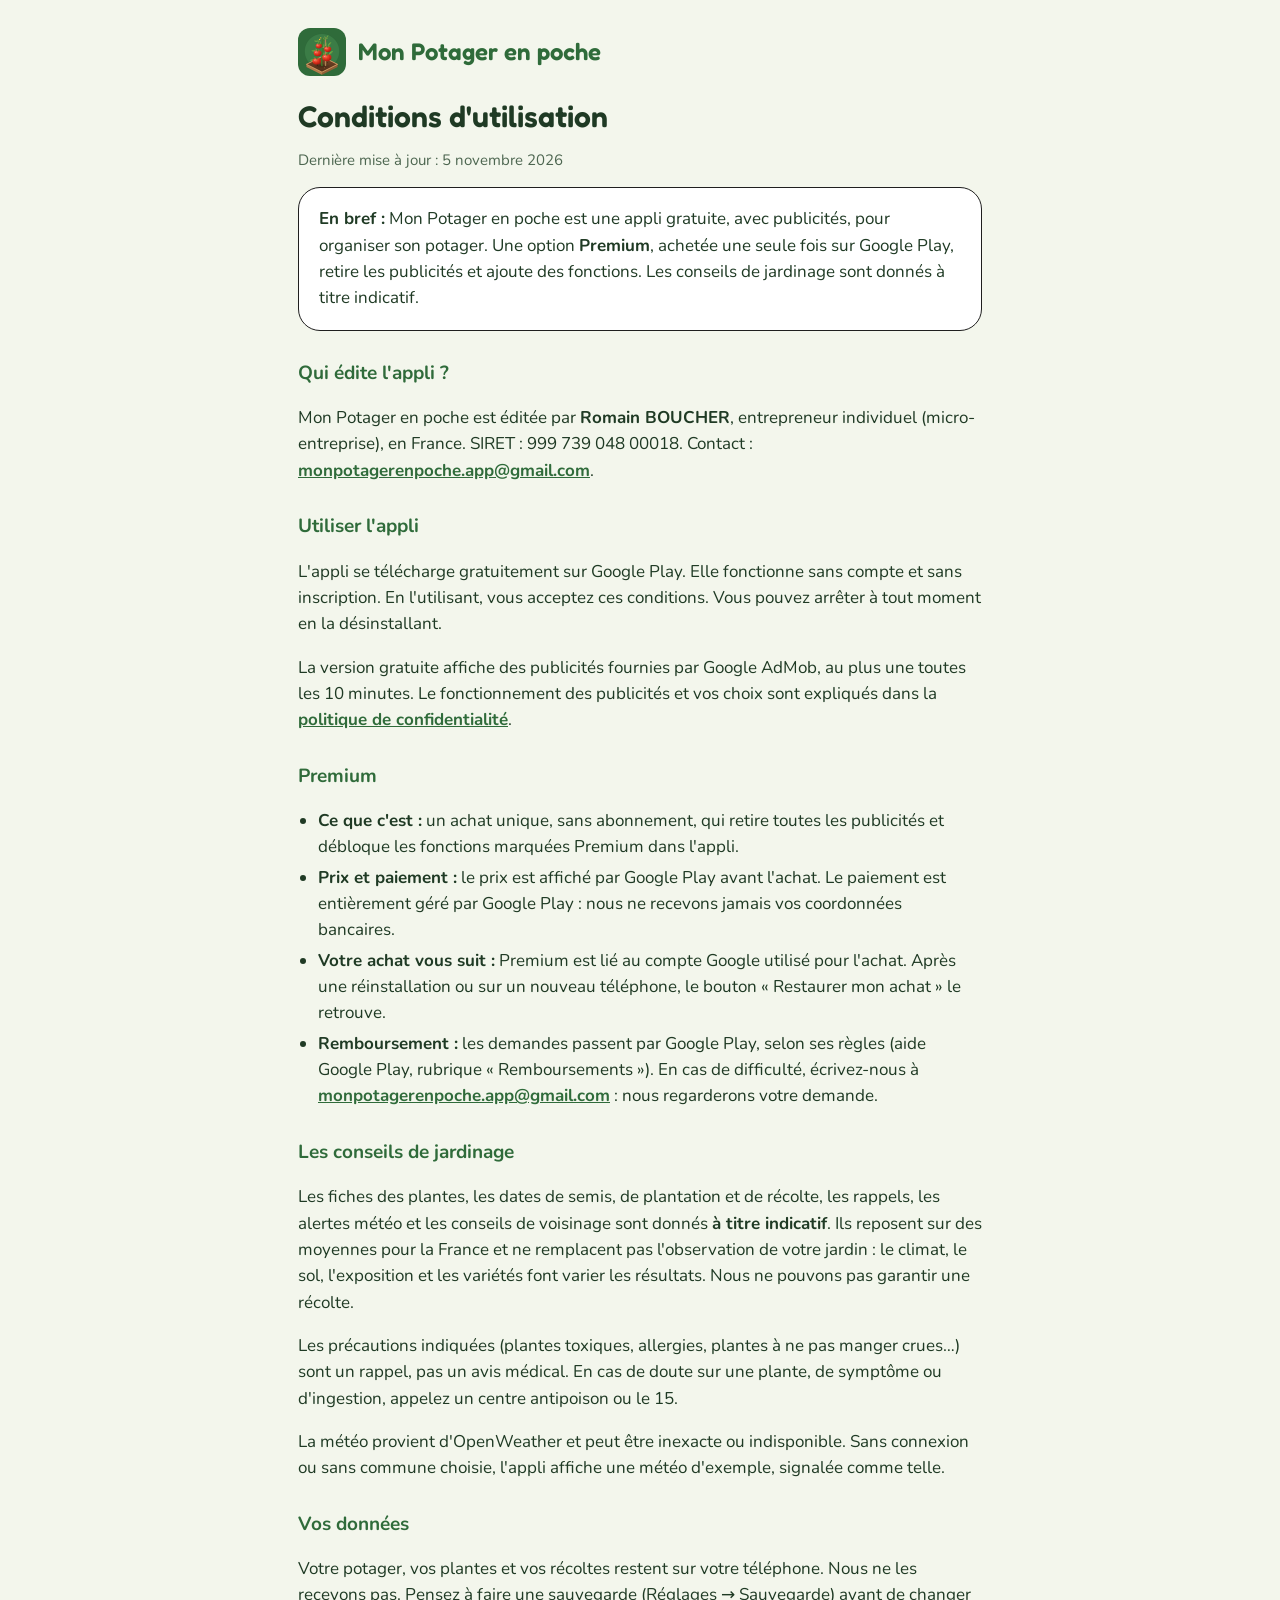
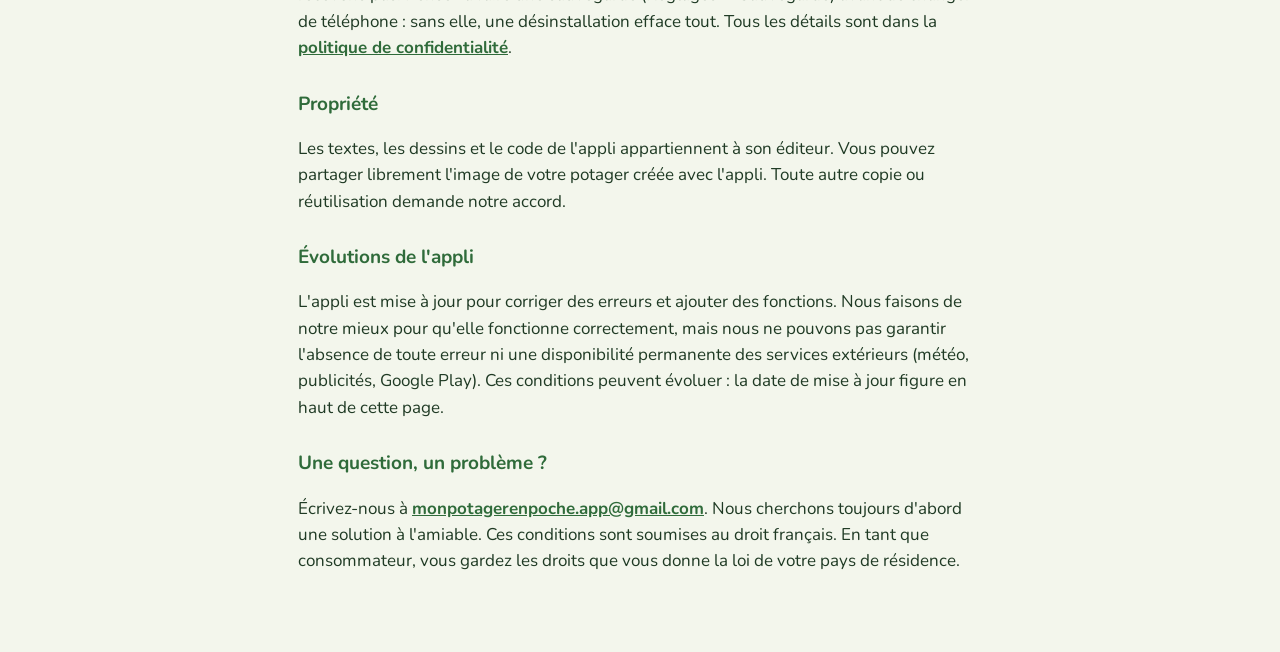
==== conditions.html @ 075b22ab "Add files via upload" ====
<!doctype html>
<html lang="fr"><head><meta charset="utf-8"><meta name="viewport" content="width=device-width,initial-scale=1">
<title>Conditions d'utilisation – Mon Potager en poche</title>
<link rel="stylesheet" href="https://fonts.googleapis.com/css2?family=Fredoka:wght@600&family=Nunito:wght@400;700;800&display=swap"><link rel="stylesheet" href="_style.css">
<link rel="icon" href="[data-uri]"></head>
<body><main>
<header><img src="[data-uri]" alt=""><b>Mon Potager en poche</b></header>
<h1>Conditions d'utilisation</h1>
<p class="muted">Dernière mise à jour : 5 novembre 2026</p>

<div class="card"><b>En bref :</b> Mon Potager en poche est une appli gratuite, avec publicités, pour organiser son potager. Une option <b>Premium</b>, achetée une seule fois sur Google Play, retire les publicités et ajoute des fonctions. Les conseils de jardinage sont donnés à titre indicatif.</div>

<h2>Qui édite l'appli ?</h2>
<p>Mon Potager en poche est éditée par <b>Romain BOUCHER</b>, entrepreneur individuel (micro-entreprise), en France. SIRET : 999 739 048 00018. Contact : <a href="mailto:monpotagerenpoche.app@gmail.com">monpotagerenpoche.app@gmail.com</a>.</p>

<h2>Utiliser l'appli</h2>
<p>L'appli se télécharge gratuitement sur Google Play. Elle fonctionne sans compte et sans inscription. En l'utilisant, vous acceptez ces conditions. Vous pouvez arrêter à tout moment en la désinstallant.</p>
<p>La version gratuite affiche des publicités fournies par Google AdMob, au plus une toutes les 10 minutes. Le fonctionnement des publicités et vos choix sont expliqués dans la <a href="confidentialite.html">politique de confidentialité</a>.</p>

<h2>Premium</h2>
<ul>
<li><b>Ce que c'est :</b> un achat unique, sans abonnement, qui retire toutes les publicités et débloque les fonctions marquées Premium dans l'appli.</li>
<li><b>Prix et paiement :</b> le prix est affiché par Google Play avant l'achat. Le paiement est entièrement géré par Google Play : nous ne recevons jamais vos coordonnées bancaires.</li>
<li><b>Votre achat vous suit :</b> Premium est lié au compte Google utilisé pour l'achat. Après une réinstallation ou sur un nouveau téléphone, le bouton « Restaurer mon achat » le retrouve.</li>
<li><b>Remboursement :</b> les demandes passent par Google Play, selon ses règles (aide Google Play, rubrique « Remboursements »). En cas de difficulté, écrivez-nous à <a href="mailto:monpotagerenpoche.app@gmail.com">monpotagerenpoche.app@gmail.com</a> : nous regarderons votre demande.</li>
</ul>

<h2>Les conseils de jardinage</h2>
<p>Les fiches des plantes, les dates de semis, de plantation et de récolte, les rappels, les alertes météo et les conseils de voisinage sont donnés <b>à titre indicatif</b>. Ils reposent sur des moyennes pour la France et ne remplacent pas l'observation de votre jardin : le climat, le sol, l'exposition et les variétés font varier les résultats. Nous ne pouvons pas garantir une récolte.</p>
<p>Les précautions indiquées (plantes toxiques, allergies, plantes à ne pas manger crues…) sont un rappel, pas un avis médical. En cas de doute sur une plante, de symptôme ou d'ingestion, appelez un centre antipoison ou le 15.</p>
<p>La météo provient d'OpenWeather et peut être inexacte ou indisponible. Sans connexion ou sans commune choisie, l'appli affiche une météo d'exemple, signalée comme telle.</p>

<h2>Vos données</h2>
<p>Votre potager, vos plantes et vos récoltes restent sur votre téléphone. Nous ne les recevons pas. Pensez à faire une sauvegarde (Réglages → Sauvegarde) avant de changer de téléphone : sans elle, une désinstallation efface tout. Tous les détails sont dans la <a href="confidentialite.html">politique de confidentialité</a>.</p>

<h2>Propriété</h2>
<p>Les textes, les dessins et le code de l'appli appartiennent à son éditeur. Vous pouvez partager librement l'image de votre potager créée avec l'appli. Toute autre copie ou réutilisation demande notre accord.</p>

<h2>Évolutions de l'appli</h2>
<p>L'appli est mise à jour pour corriger des erreurs et ajouter des fonctions. Nous faisons de notre mieux pour qu'elle fonctionne correctement, mais nous ne pouvons pas garantir l'absence de toute erreur ni une disponibilité permanente des services extérieurs (météo, publicités, Google Play). Ces conditions peuvent évoluer : la date de mise à jour figure en haut de cette page.</p>

<h2>Une question, un problème ?</h2>
<p>Écrivez-nous à <a href="mailto:monpotagerenpoche.app@gmail.com">monpotagerenpoche.app@gmail.com</a>. Nous cherchons toujours d'abord une solution à l'amiable. Ces conditions sont soumises au droit français. En tant que consommateur, vous gardez les droits que vous donne la loi de votre pays de résidence.</p>
</main></body></html>
---- _style.css ----
:root{--bg:#F3F6EC;--ink:#1F3A24;--muted:#4D6650;--vert:#2F6B3A;color-scheme:light}
*{box-sizing:border-box}body{margin:0;background:var(--bg);color:var(--ink);font-family:'Nunito',system-ui,sans-serif;line-height:1.55;font-size:17px}
main{max-width:720px;margin:0 auto;padding:28px 18px 60px}
header{display:flex;align-items:center;gap:12px;margin-bottom:22px}header img{width:48px;height:48px;border-radius:12px}
header b{font-family:'Fredoka','Nunito',sans-serif;font-weight:600;font-size:24px;color:var(--vert)}h1{font-family:'Fredoka','Nunito',sans-serif;font-weight:600;font-size:30px;line-height:1.2;margin:0 0 6px}h2{font-size:19px;margin:28px 0 6px;color:var(--vert)}
.card{background:#fff;border:1px solid #1F1F1F;border-radius:22px;padding:18px 20px;margin:14px 0}.muted{color:var(--muted);font-size:15px}
a{color:var(--vert);font-weight:700}ul{padding-left:20px}li{margin:4px 0}
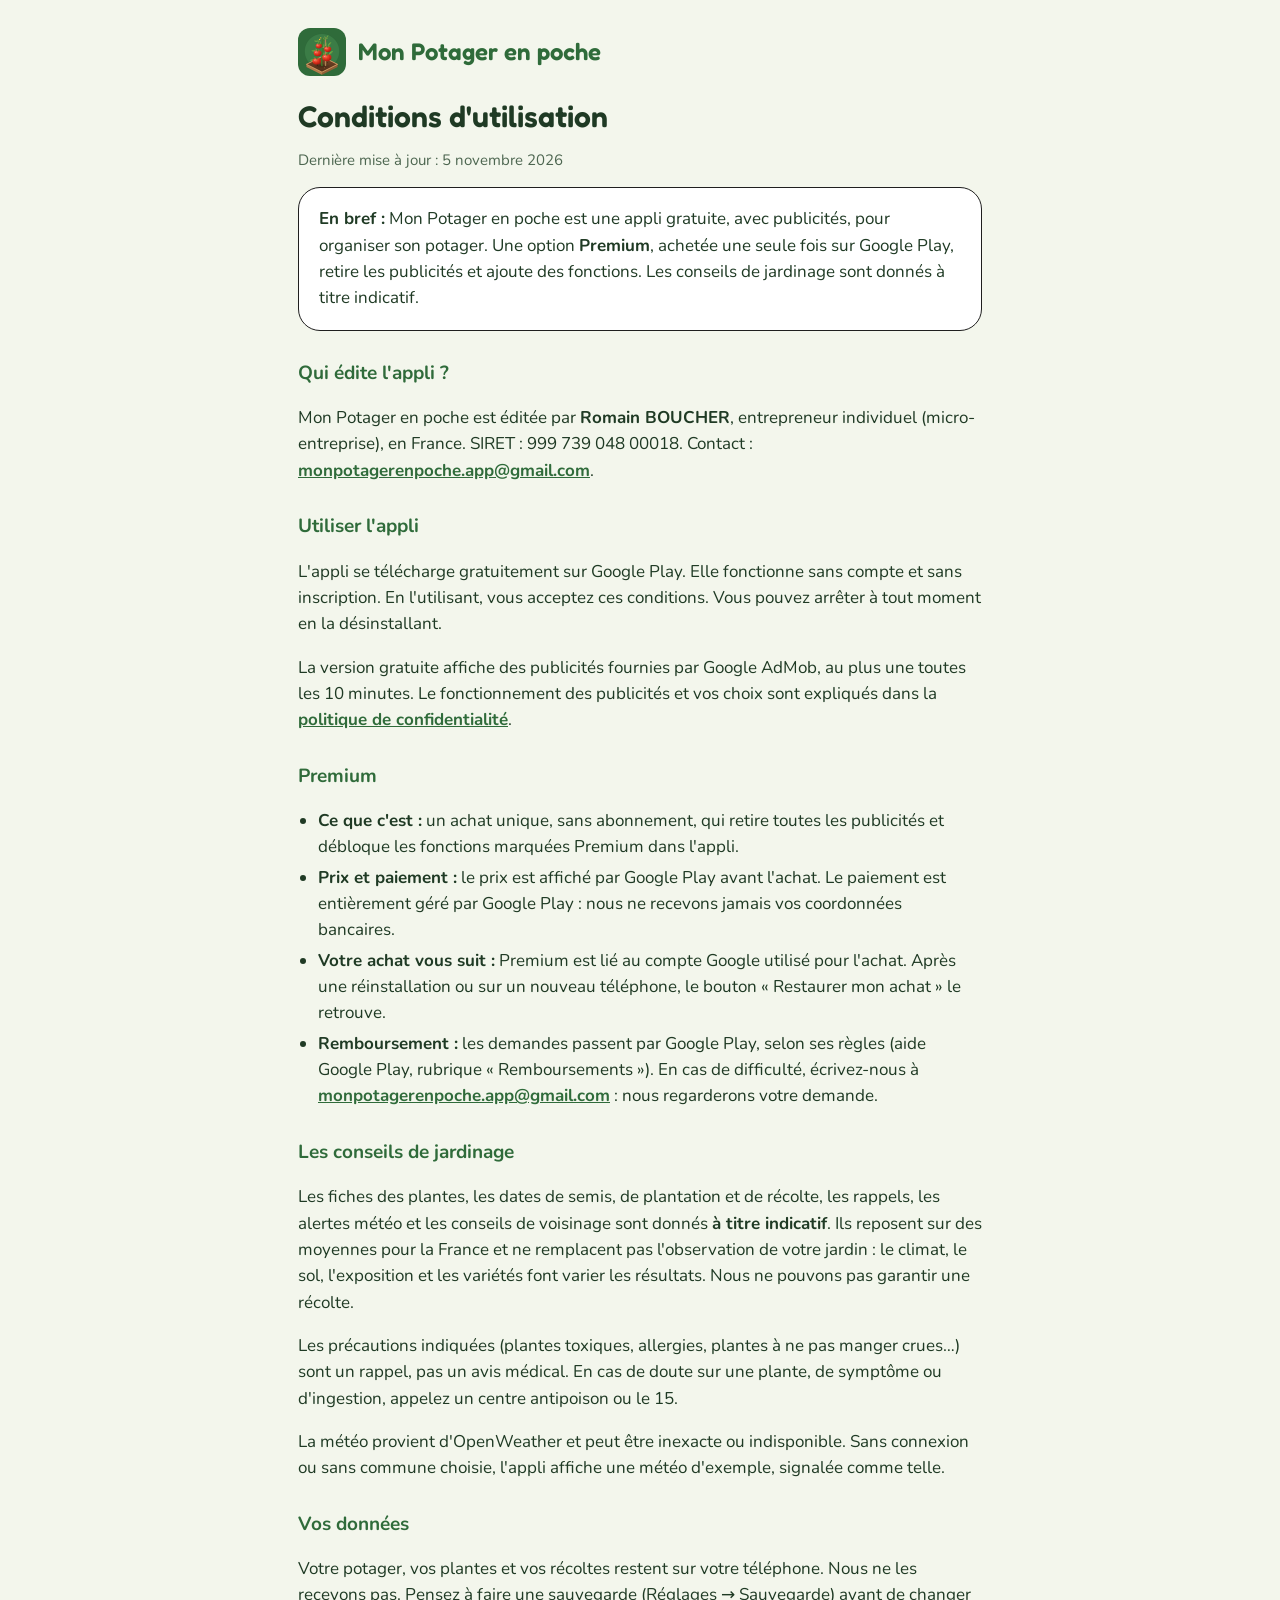
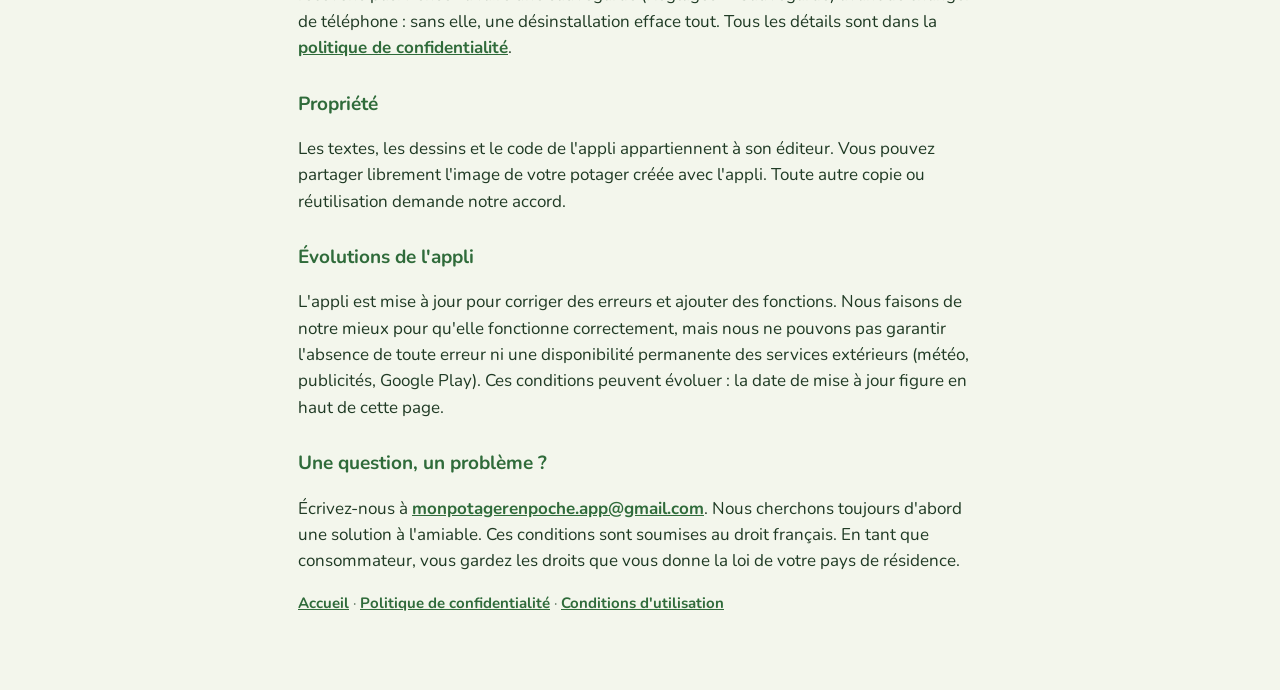
==== commit eee46891: "Site : 236 plantes, liens vers les conditions d'utilisation Co-Authored-By: Claude Opus 5.5 <noreply" ====
--- a/conditions.html
+++ b/conditions.html
@@ -41,4 +41,5 @@
 
 <h2>Une question, un problème ?</h2>
 <p>Écrivez-nous à <a href="mailto:monpotagerenpoche.app@gmail.com">monpotagerenpoche.app@gmail.com</a>. Nous cherchons toujours d'abord une solution à l'amiable. Ces conditions sont soumises au droit français. En tant que consommateur, vous gardez les droits que vous donne la loi de votre pays de résidence.</p>
+<p class="muted"><a href="index.html">Accueil</a> · <a href="confidentialite.html">Politique de confidentialité</a> · <a href="conditions.html">Conditions d'utilisation</a></p>
 </main></body></html>
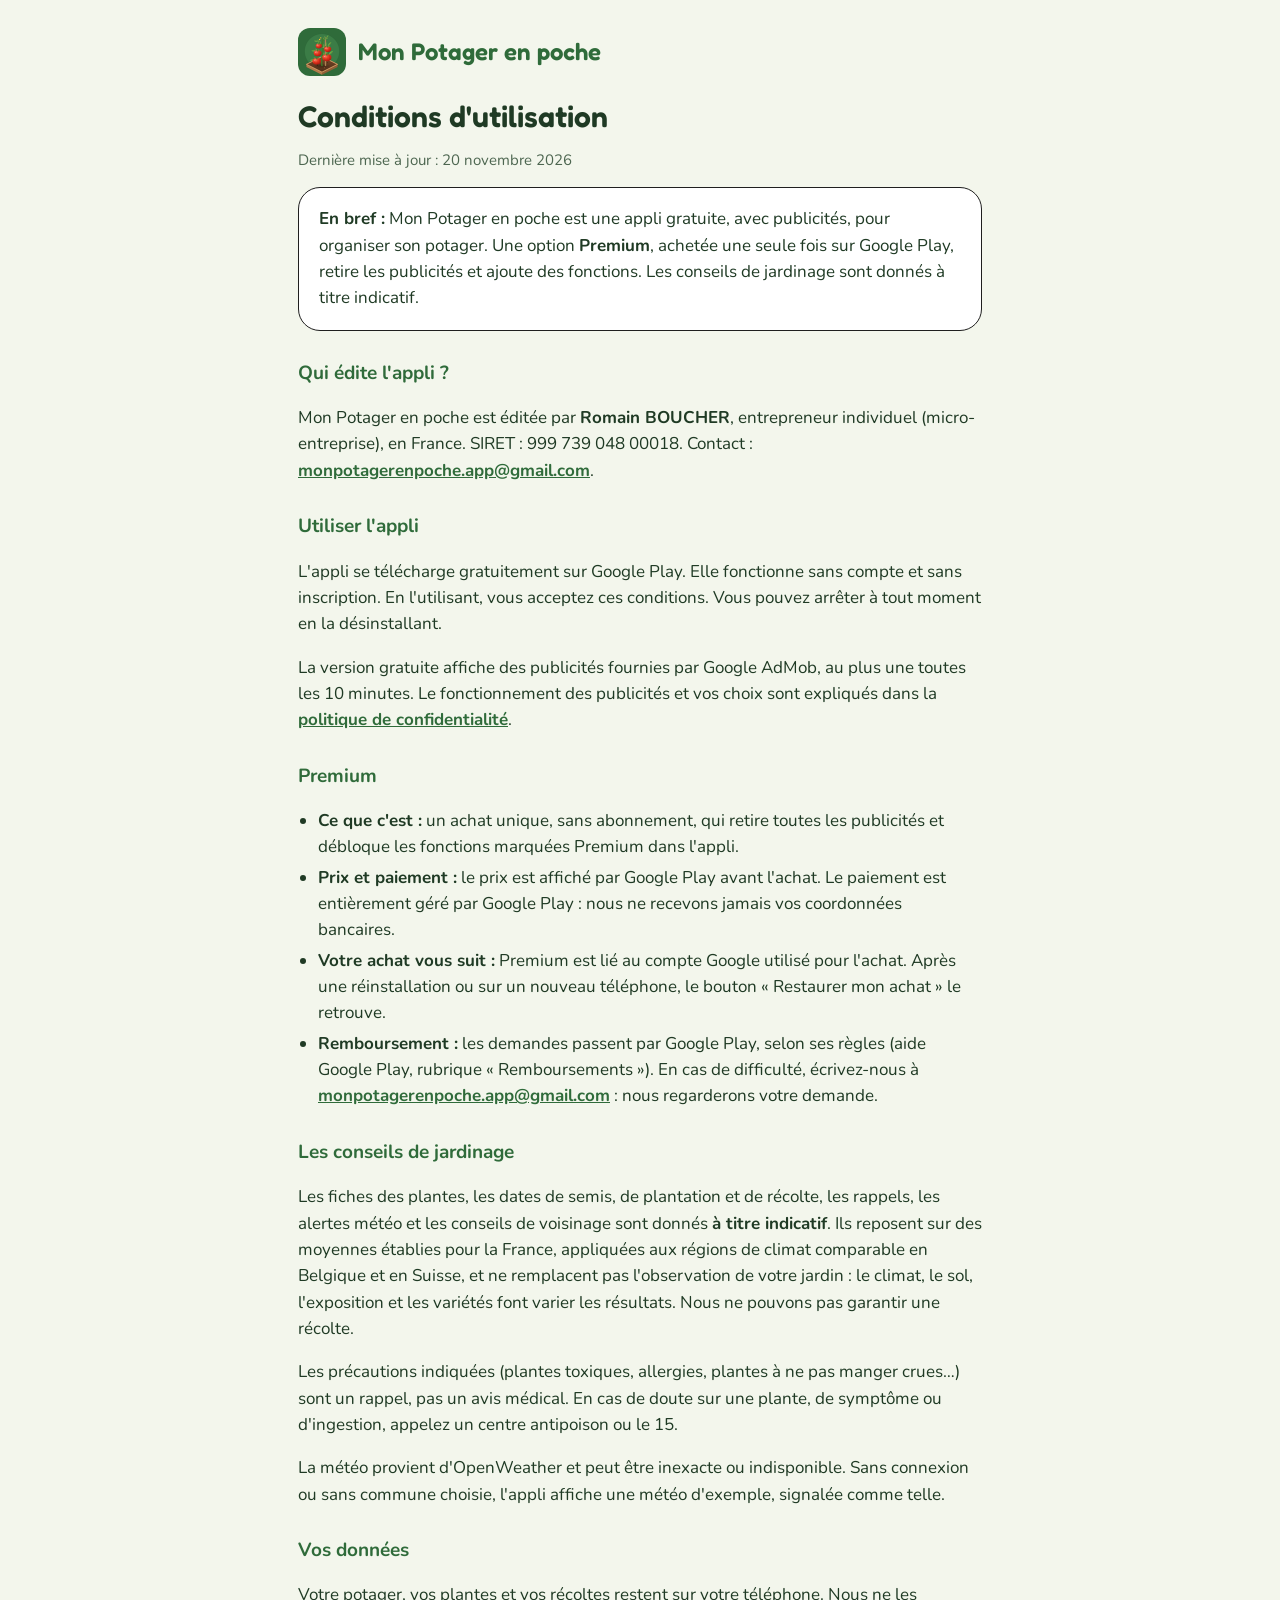
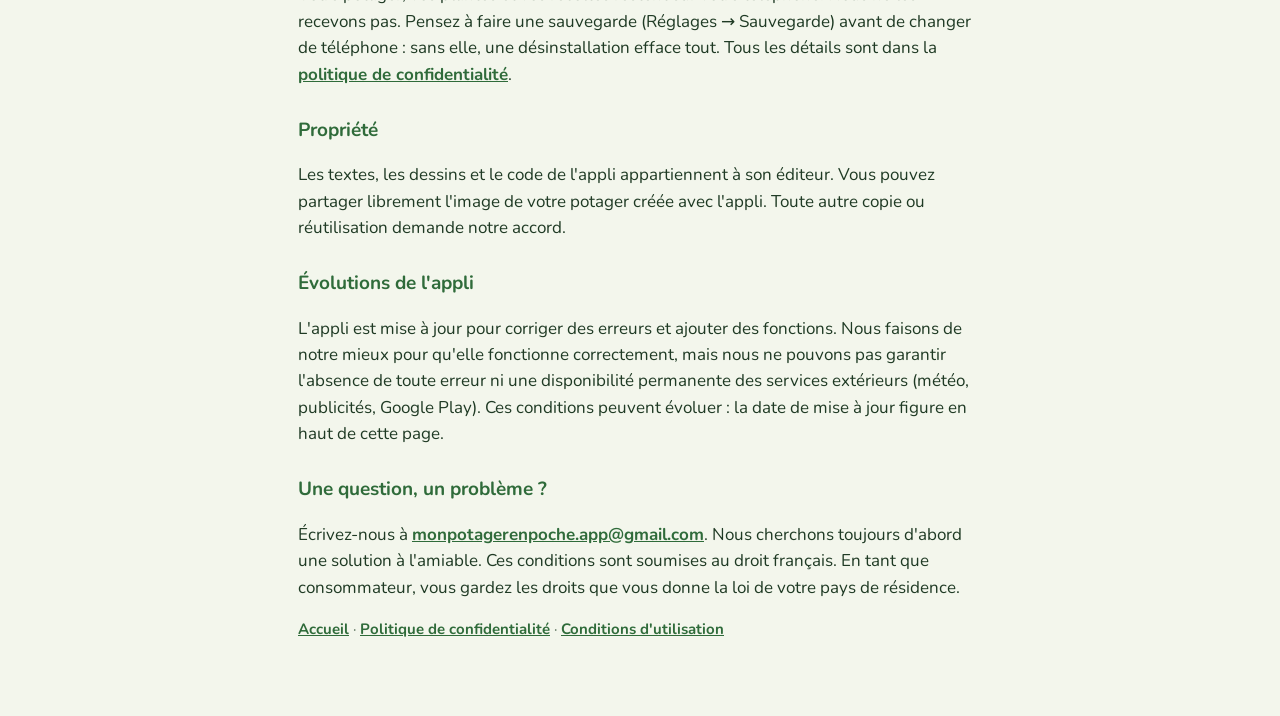
==== commit b63aff3f: "Conditions : dates indicatives aussi pour la Belgique et la Suisse Co-Authored-By: Claude Opus 5.5 <" ====
--- a/conditions.html
+++ b/conditions.html
@@ -6,7 +6,7 @@
 <body><main>
 <header><img src="[data-uri]" alt=""><b>Mon Potager en poche</b></header>
 <h1>Conditions d'utilisation</h1>
-<p class="muted">Dernière mise à jour : 5 novembre 2026</p>
+<p class="muted">Dernière mise à jour : 20 novembre 2026</p>
 
 <div class="card"><b>En bref :</b> Mon Potager en poche est une appli gratuite, avec publicités, pour organiser son potager. Une option <b>Premium</b>, achetée une seule fois sur Google Play, retire les publicités et ajoute des fonctions. Les conseils de jardinage sont donnés à titre indicatif.</div>
 
@@ -26,7 +26,7 @@
 </ul>
 
 <h2>Les conseils de jardinage</h2>
-<p>Les fiches des plantes, les dates de semis, de plantation et de récolte, les rappels, les alertes météo et les conseils de voisinage sont donnés <b>à titre indicatif</b>. Ils reposent sur des moyennes pour la France et ne remplacent pas l'observation de votre jardin : le climat, le sol, l'exposition et les variétés font varier les résultats. Nous ne pouvons pas garantir une récolte.</p>
+<p>Les fiches des plantes, les dates de semis, de plantation et de récolte, les rappels, les alertes météo et les conseils de voisinage sont donnés <b>à titre indicatif</b>. Ils reposent sur des moyennes établies pour la France, appliquées aux régions de climat comparable en Belgique et en Suisse, et ne remplacent pas l'observation de votre jardin : le climat, le sol, l'exposition et les variétés font varier les résultats. Nous ne pouvons pas garantir une récolte.</p>
 <p>Les précautions indiquées (plantes toxiques, allergies, plantes à ne pas manger crues…) sont un rappel, pas un avis médical. En cas de doute sur une plante, de symptôme ou d'ingestion, appelez un centre antipoison ou le 15.</p>
 <p>La météo provient d'OpenWeather et peut être inexacte ou indisponible. Sans connexion ou sans commune choisie, l'appli affiche une météo d'exemple, signalée comme telle.</p>
 
